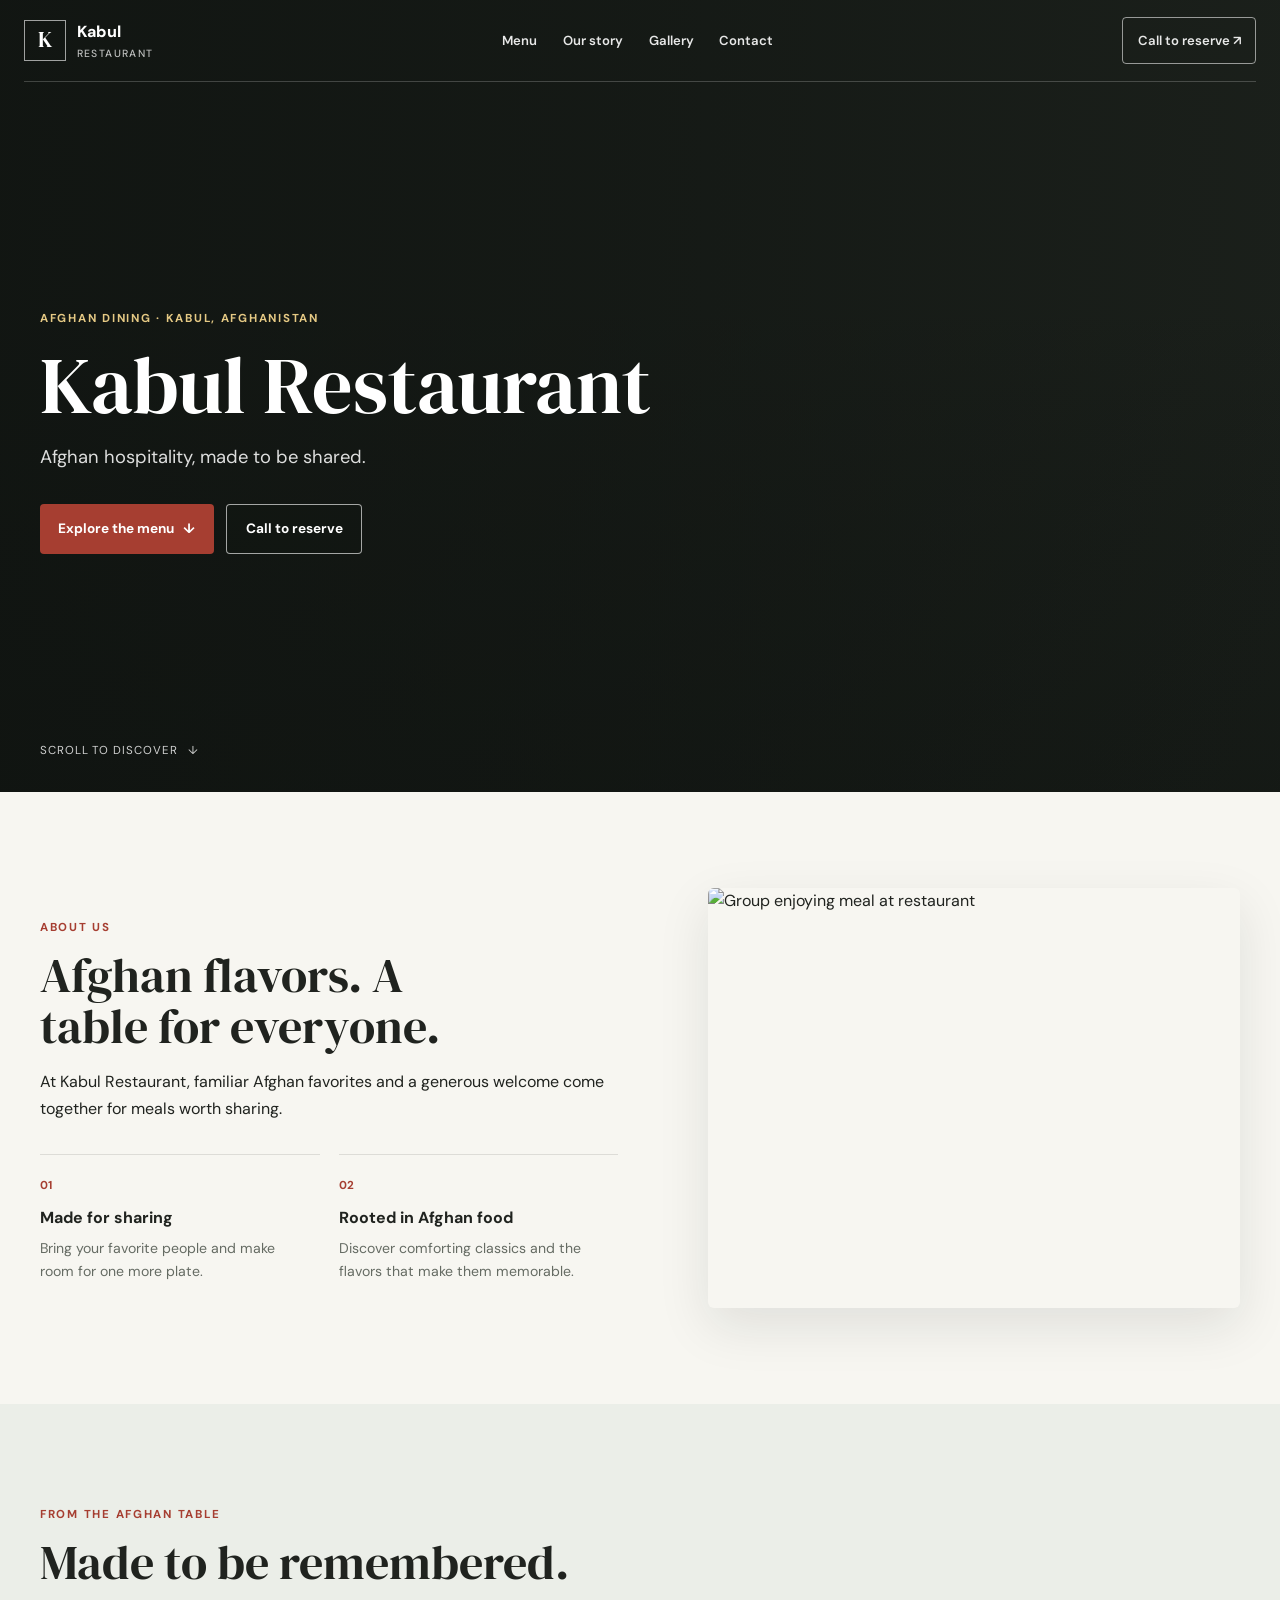
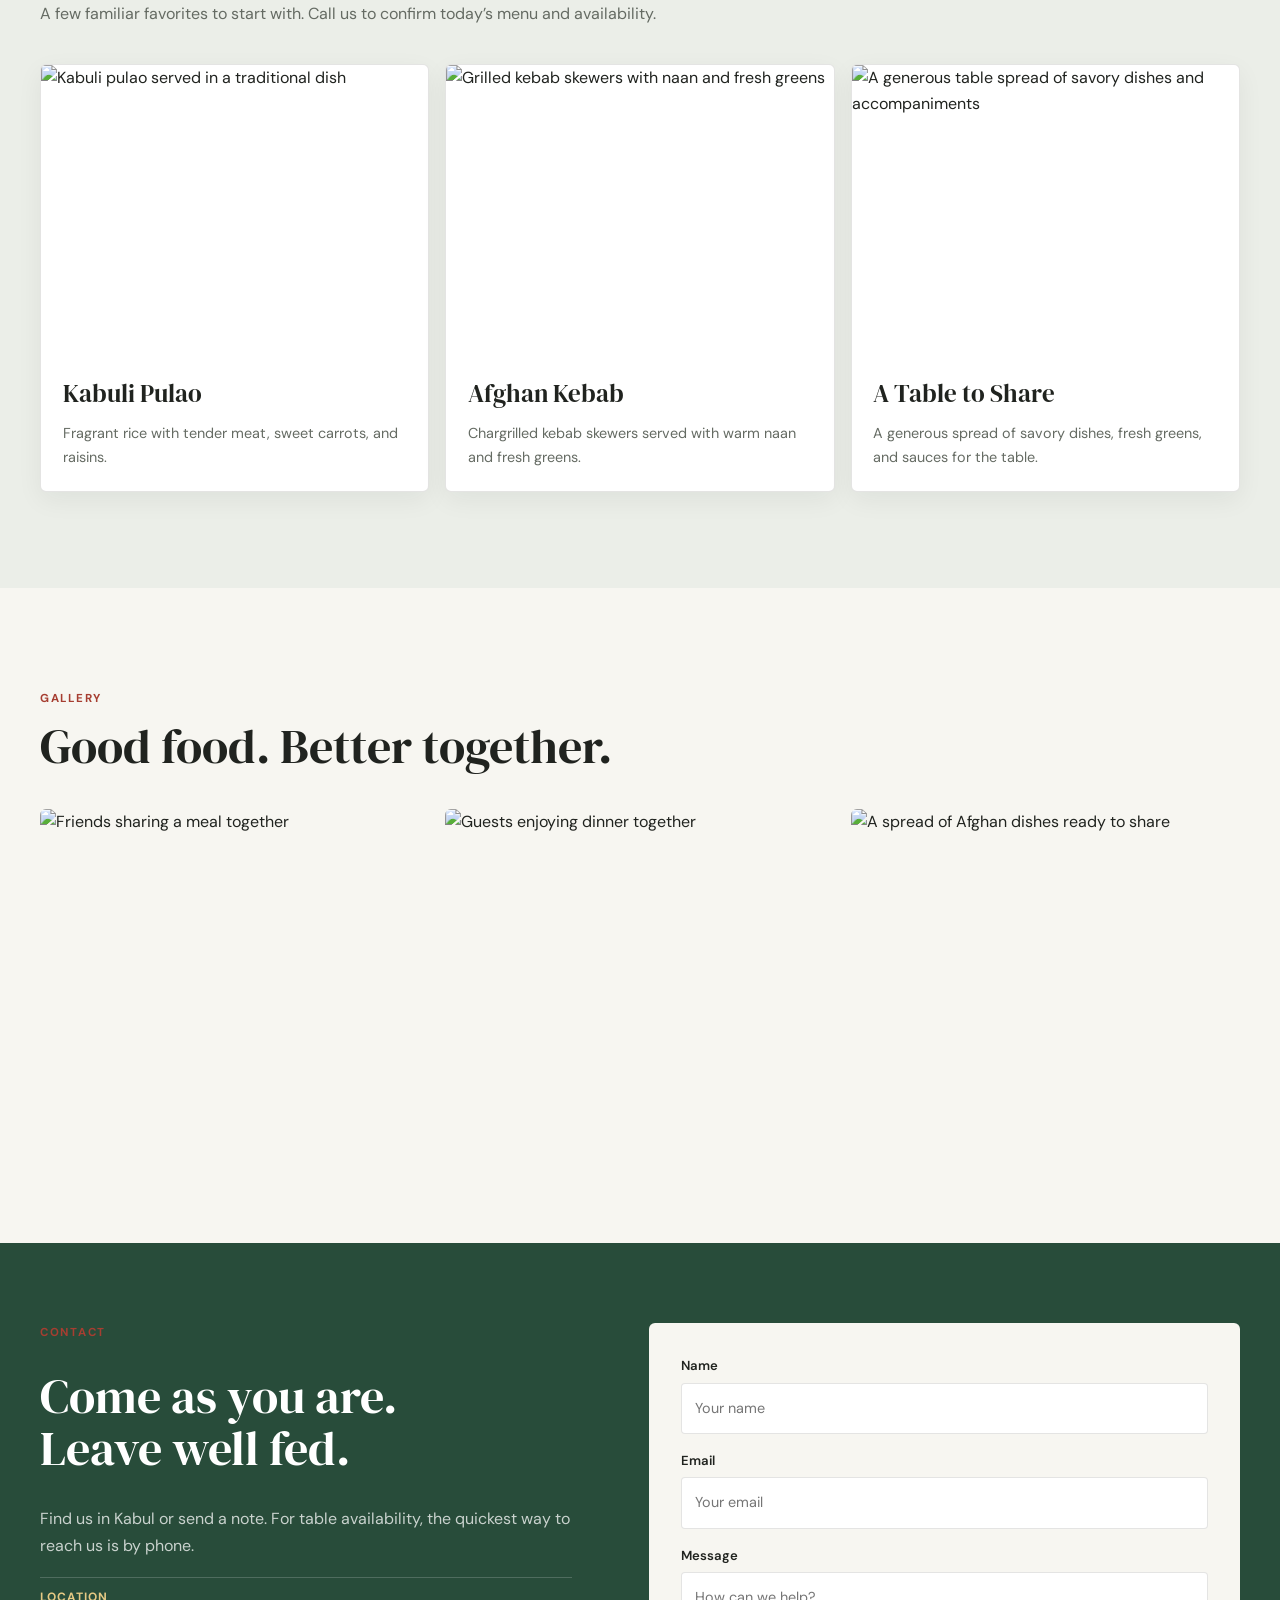
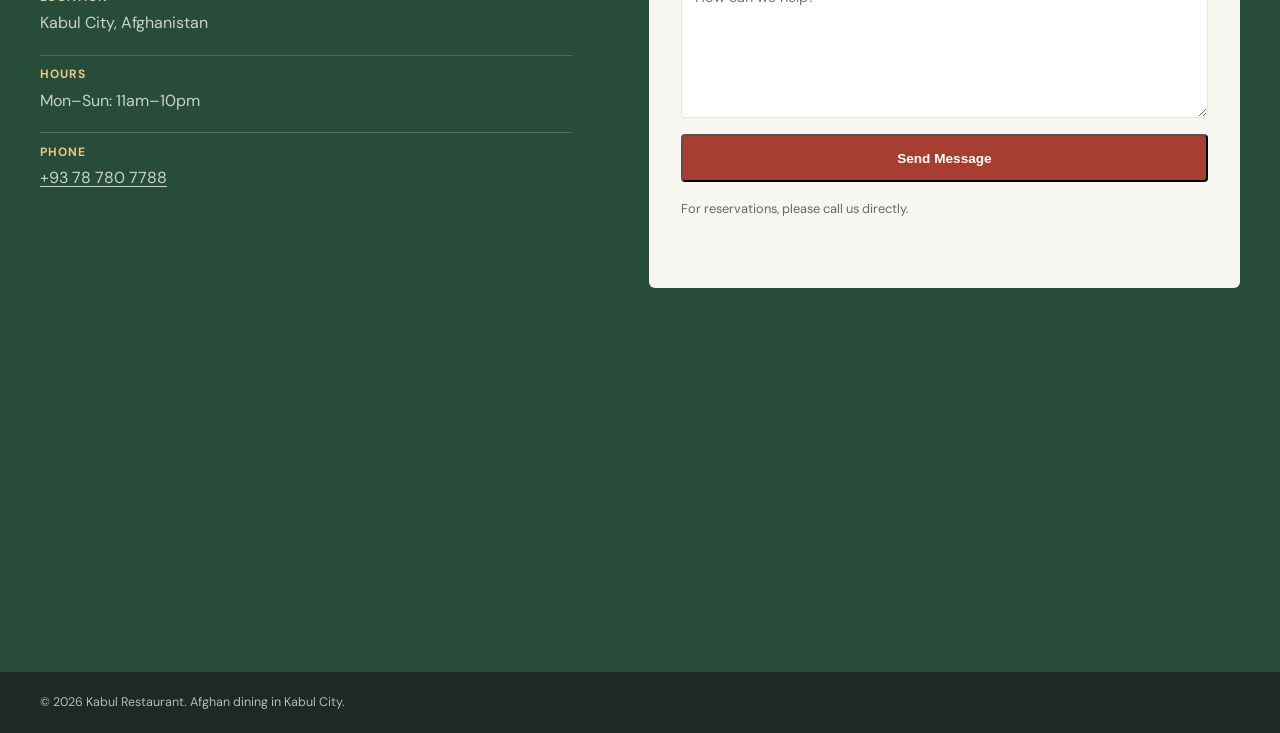
==== Total Projects/Kabul Restaurant/Kabul.html @ 630d668d "Add files via upload" ====
<!DOCTYPE html>
<html lang="en">
<head>
  <meta charset="UTF-8" />
  <meta name="viewport" content="width=device-width, initial-scale=1.0" />
  <meta name="description" content="Discover Afghan favorites and warm hospitality at Kabul Restaurant in Kabul City. Explore the menu and call to plan your visit." />
  <meta name="theme-color" content="#171916" />
  <meta property="og:title" content="Kabul Restaurant | Afghan Dining" />
  <meta property="og:description" content="Afghan favorites and warm hospitality in Kabul City. Explore the menu and plan your visit." />
  <meta property="og:image" content="../Kabul images/hero.jpg" />
  <title>Kabul Restaurant | Afghan Dining in Kabul</title>
  <link rel="icon" href="favicon.svg" type="image/svg+xml" />
  <link rel="stylesheet" href="Restaurant.min.css" />
  <link rel="preconnect" href="https://fonts.googleapis.com" />
  <link rel="preconnect" href="https://fonts.gstatic.com" crossorigin />
  <link href="https://fonts.googleapis.com/css2?family=DM+Sans:wght@400;500;600;700&family=DM+Serif+Display&display=swap" rel="stylesheet" />
</head>
<body>
  <a class="skip" href="#main">Skip to content</a>
  <header class="hero" id="home">
    <nav class="nav container" aria-label="Primary navigation">
      <a class="logo" href="#home" aria-label="Kabul Restaurant home">
        <span class="logo-mark" aria-hidden="true">K</span>
        <span>Kabul <small>Restaurant</small></span>
      </a>
      <button class="nav-toggle" type="button" aria-label="Open navigation menu" aria-expanded="false" aria-controls="primary-navigation">
        <span>Menu</span><span class="nav-toggle-icon" aria-hidden="true"><i></i><i></i></span>
      </button>
      <ul id="primary-navigation" class="nav-links">
        <li><a href="#menu">Menu</a></li>
        <li><a href="#about">Our story</a></li>
        <li><a href="#gallery">Gallery</a></li>
        <li><a href="#contact">Contact</a></li>
      </ul>
      <a class="nav-call" href="tel:+93787807788">Call to reserve <span aria-hidden="true">↗</span></a>
    </nav>
    <div class="hero-content container">
      <div class="hero-copy">
        <span class="eyebrow">Afghan dining · Kabul, Afghanistan</span>
        <h1>Kabul Restaurant</h1>
        <p>Afghan hospitality, made to be shared.</p>
        <div class="hero-actions">
          <a class="btn btn-primary" href="#menu">Explore the menu <span aria-hidden="true">↓</span></a>
          <a class="btn btn-secondary" href="tel:+93787807788">Call to reserve</a>
        </div>
      </div>
      <a class="hero-scroll" href="#menu"><span>Scroll to discover</span><span aria-hidden="true">↓</span></a>
    </div>
  </header>

  <main id="main">
    <section class="section intro container" id="about">
      <div class="split">
        <div>
          <span class="eyebrow">About Us</span>
          <h2>Afghan flavors. A table for everyone.</h2>
          <p>At Kabul Restaurant, familiar Afghan favorites and a generous welcome come together for meals worth sharing.</p>
          <div class="feature-grid">
            <article>
              <span class="story-index">01</span>
              <h3>Made for sharing</h3>
              <p>Bring your favorite people and make room for one more plate.</p>
            </article>
            <article>
              <span class="story-index">02</span>
              <h3>Rooted in Afghan food</h3>
              <p>Discover comforting classics and the flavors that make them memorable.</p>
            </article>
          </div>
        </div>
        <div class="about-image">
          <img src="../Kabul images/about.jpg" alt="Group enjoying meal at restaurant" />
        </div>
      </div>
    </section>

    <section class="section menu-section" id="menu">
      <div class="container">
        <div class="section-header">
          <span class="eyebrow">From the Afghan table</span>
          <h2>Made to be remembered.</h2>
          <p>A few familiar favorites to start with. Call us to confirm today’s menu and availability.</p>
        </div>
        <div class="cards-grid">
        <article class="card">
          <img src="../Kabul images/dish3.jpg" alt="Kabuli pulao served in a traditional dish" loading="lazy" />
          <div class="card-body">
            <h3>Kabuli Pulao</h3>
            <p>Fragrant rice with tender meat, sweet carrots, and raisins.</p>
          </div>
        </article>
        <article class="card">
          <img src="../Kabul images/dish2.jpg" alt="Grilled kebab skewers with naan and fresh greens" loading="lazy" />
          <div class="card-body">
            <h3>Afghan Kebab</h3>
            <p>Chargrilled kebab skewers served with warm naan and fresh greens.</p>
          </div>
        </article>
        <article class="card">
          <img src="../Kabul images/dish1.jpg" alt="A generous table spread of savory dishes and accompaniments" loading="lazy" />
          <div class="card-body">
            <h3>A Table to Share</h3>
            <p>A generous spread of savory dishes, fresh greens, and sauces for the table.</p>
          </div>
        </article>
        </div>
      </div>
    </section>

    <section class="section gallery-section container" id="gallery">
      <div class="section-header">
        <span class="eyebrow">Gallery</span>
        <h2>Good food. Better together.</h2>
      </div>
      <div class="gallery-grid">
        <div class="gallery-item"><img src="../Kabul images/people3.jpg" alt="Friends sharing a meal together" loading="lazy" /></div>
        <div class="gallery-item"><img src="../Kabul images/people4.jpg" alt="Guests enjoying dinner together" loading="lazy" /></div>
        <div class="gallery-item"><img src="../Kabul images/gallery3.jpg" alt="A spread of Afghan dishes ready to share" loading="lazy" /></div>
      </div>
    </section>

    <section class="section contact-section" id="contact">
      <div class="contact-grid container">
        <div class="contact-details">
          <span class="eyebrow">Contact</span>
          <h2>Come as you are. Leave well fed.</h2>
          <p>Find us in Kabul or send a note. For table availability, the quickest way to reach us is by phone.</p>
          <div class="info-row">
            <strong>Location</strong>
            <p>Kabul City, Afghanistan</p>
          </div>
          <div class="info-row">
            <strong>Hours</strong>
            <p>Mon–Sun: 11am–10pm</p>
          </div>
          <div class="info-row">
            <strong>Phone</strong>
            <p><a href="tel:+93787807788">+93 78 780 7788</a></p>
          </div>
        </div>
        <form class="contact-form" id="contactForm">
          <div class="form-group">
            <label for="name">Name</label>
            <input type="text" id="name" name="name" placeholder="Your name" required />
          </div>
          <div class="form-group">
            <label for="email">Email</label>
            <input type="email" id="email" name="email" placeholder="Your email" required />
          </div>
          <div class="form-group">
            <label for="message">Message</label>
            <textarea id="message" name="message" rows="5" placeholder="How can we help?" required></textarea>
          </div>
          <button class="btn btn-primary" type="submit">Send Message</button>
          <p class="form-note">For reservations, please call us directly.</p>
          <p class="form-feedback" id="formFeedback" aria-live="polite"></p>
        </form>
      </div>
      <div class="map-wrapper">
        <iframe
          src="https://www.google.com/maps?q=Kabul+Afghanistan&output=embed"
          loading="lazy"
          referrerpolicy="no-referrer-when-downgrade"
          title="Kabul map"
        ></iframe>
      </div>
    </section>
  </main>

  <footer class="footer container">
    <p>© 2026 Kabul Restaurant. Afghan dining in Kabul City.</p>
  </footer>

  <script src="Restaurant.min.js" defer></script>
</body>
</html>
---- Total Projects/Kabul Restaurant/Restaurant.min.css ----
/* Lightweight wrapper — import original styles (run a build step to produce a true minified file) */
@import url('Restaurant.css');
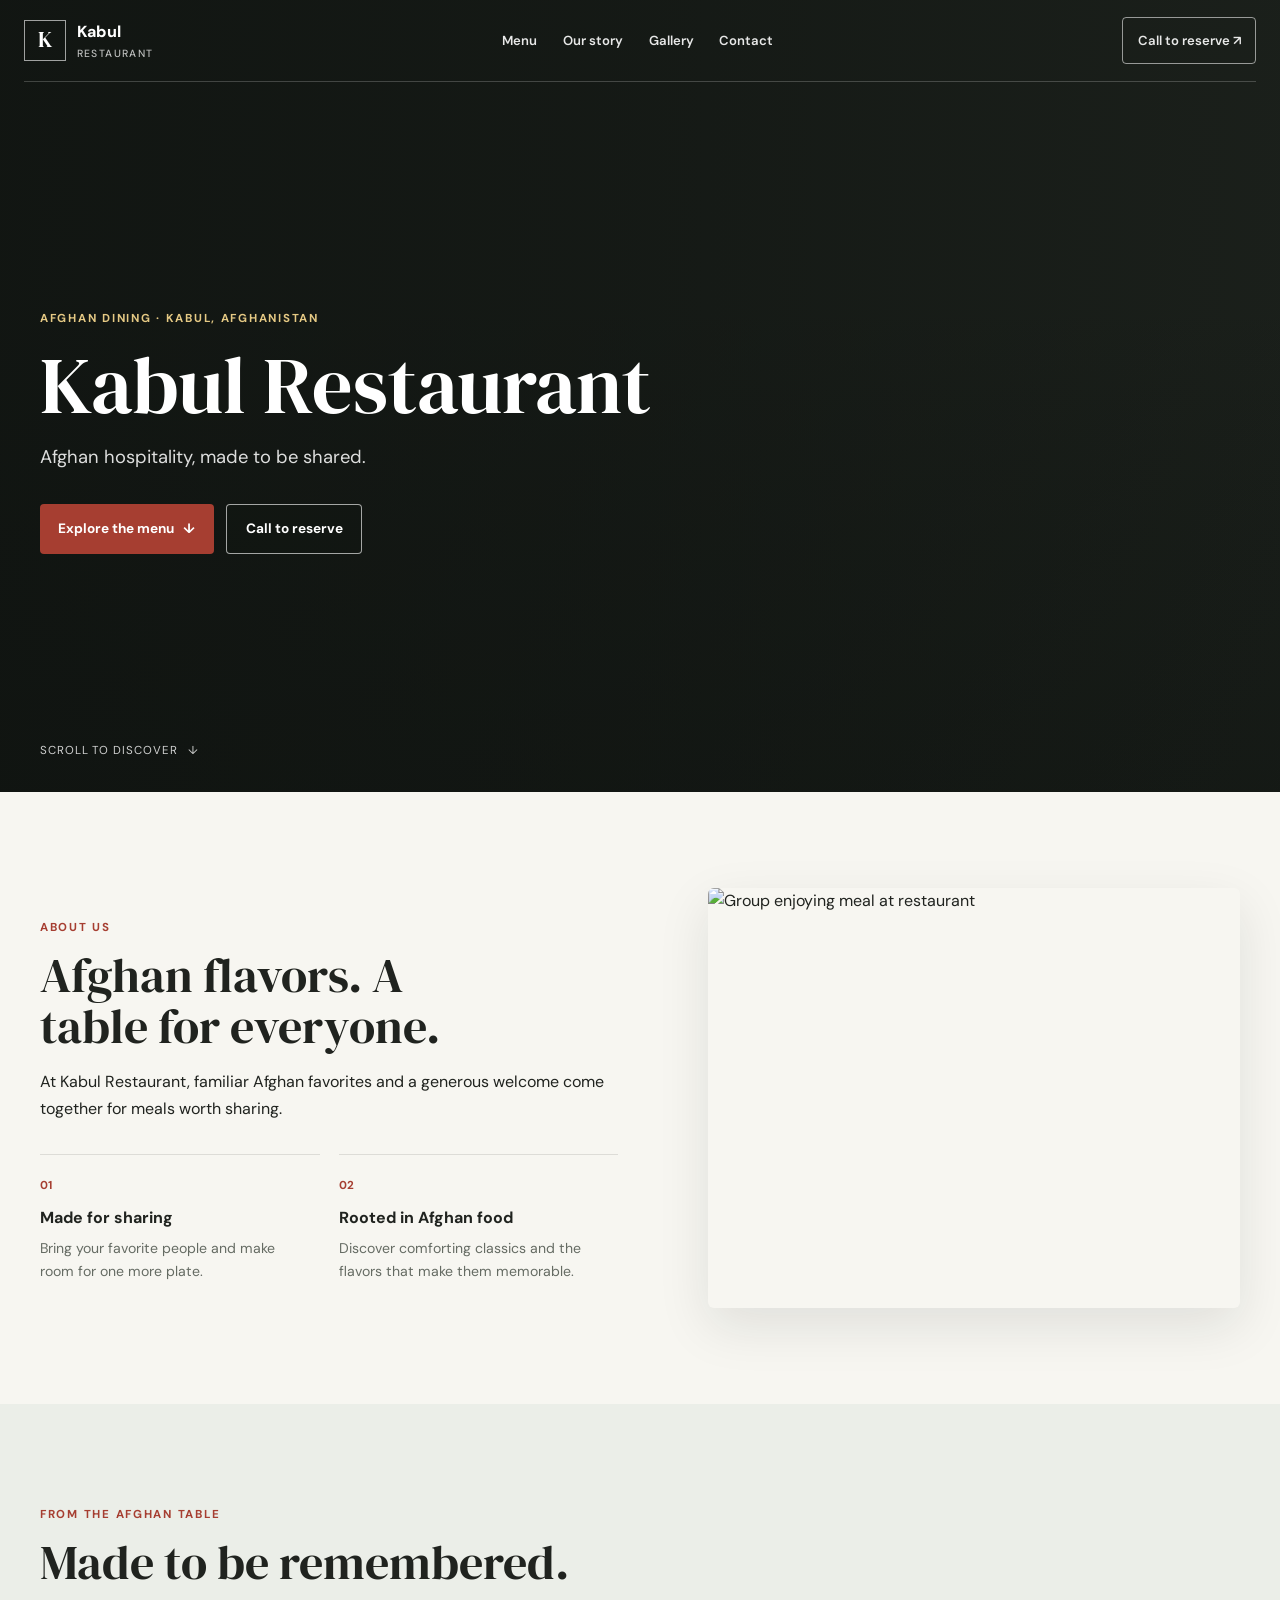
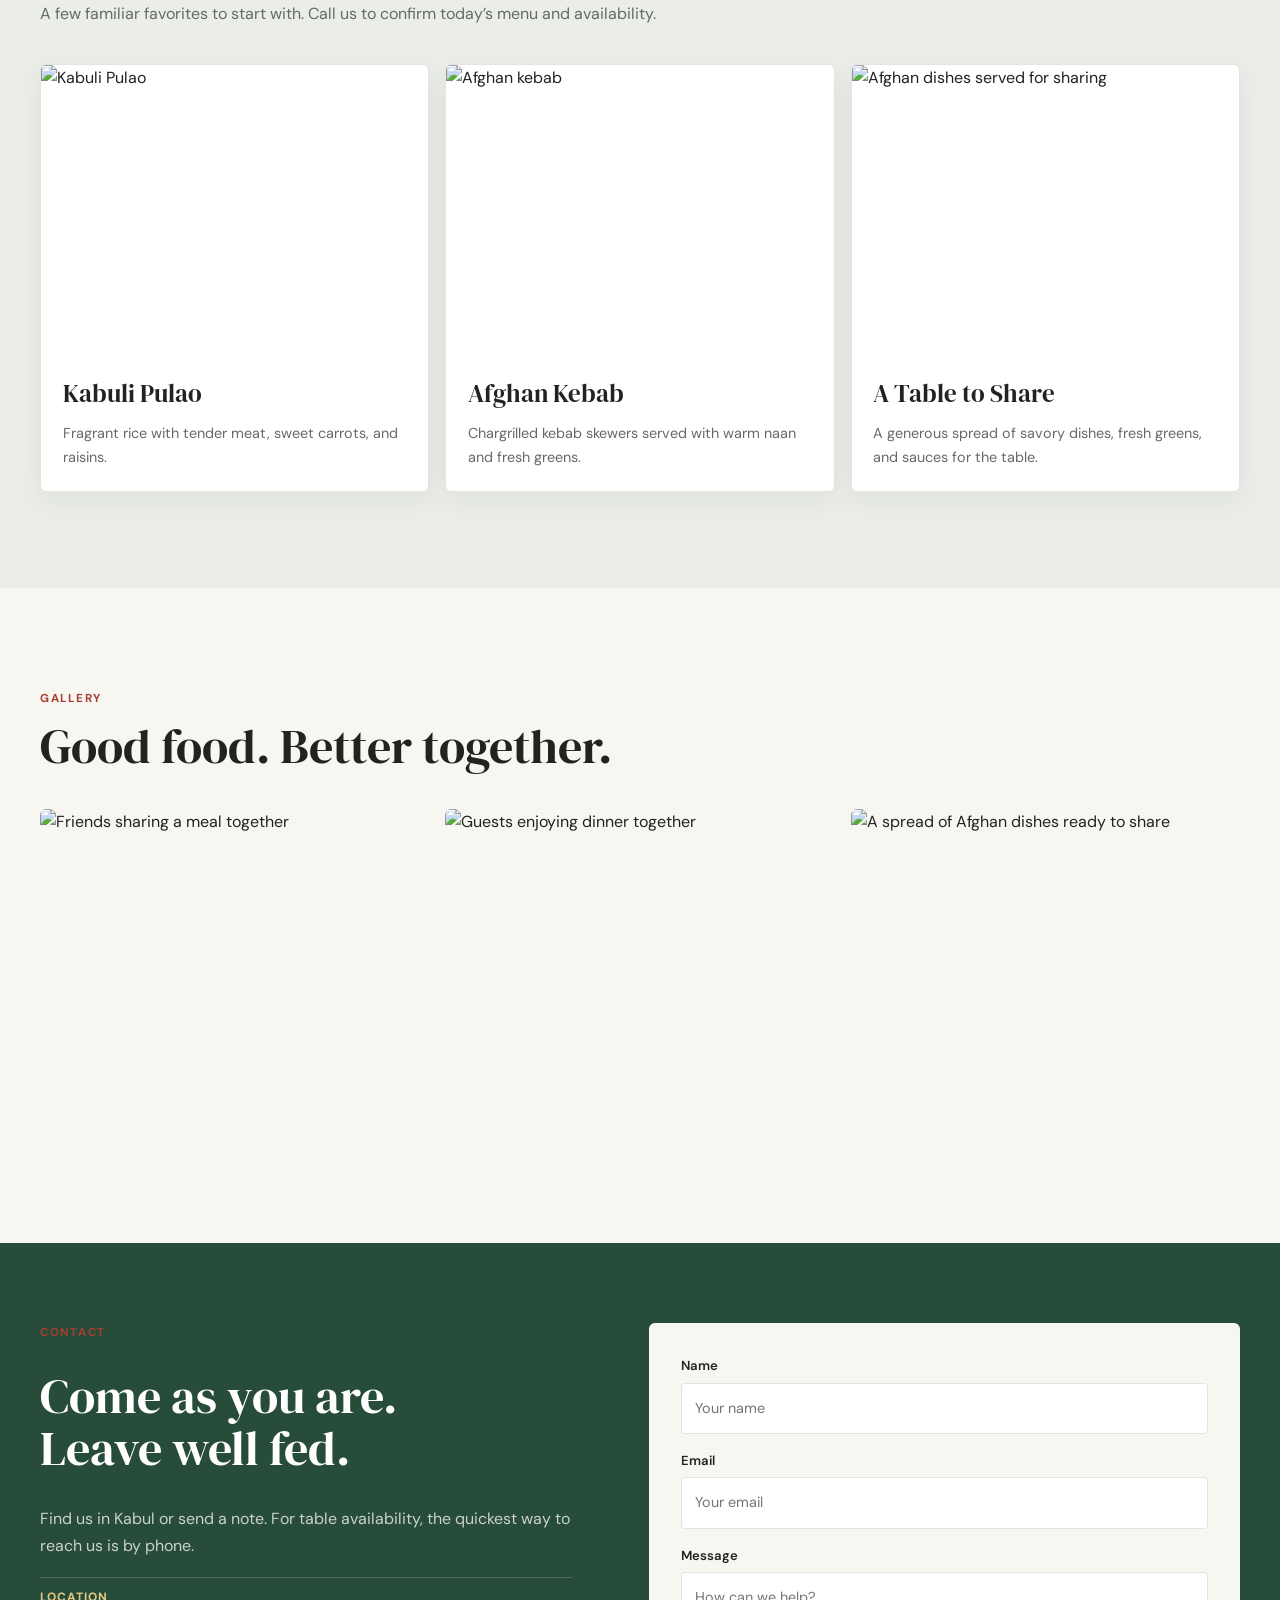
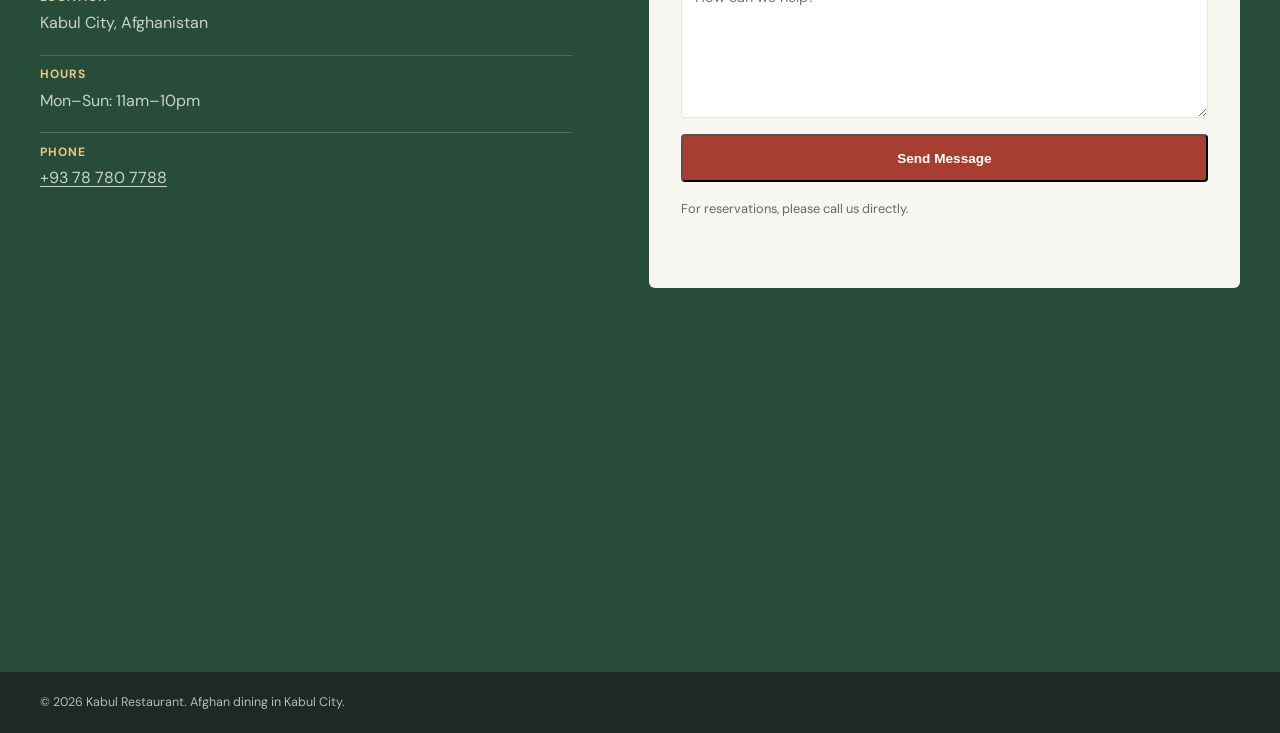
==== commit cd6aa0be: "Fix image paths in Kabul.html" ====
--- a/Total Projects/Kabul Restaurant/Kabul.html
+++ b/Total Projects/Kabul Restaurant/Kabul.html
@@ -7,7 +7,7 @@
   <meta name="theme-color" content="#171916" />
   <meta property="og:title" content="Kabul Restaurant | Afghan Dining" />
   <meta property="og:description" content="Afghan favorites and warm hospitality in Kabul City. Explore the menu and plan your visit." />
-  <meta property="og:image" content="../Kabul images/hero.jpg" />
+  <meta property="og:image" content="../Total Projects/Kabul Restaurant/Kabul images/hero.jpg" />
   <title>Kabul Restaurant | Afghan Dining in Kabul</title>
   <link rel="icon" href="favicon.svg" type="image/svg+xml" />
   <link rel="stylesheet" href="Restaurant.min.css" />
@@ -69,7 +69,7 @@
           </div>
         </div>
         <div class="about-image">
-          <img src="../Kabul images/about.jpg" alt="Group enjoying meal at restaurant" />
+         <img src="../Total Projects/Kabul Restaurant/Kabul images/about.jpg" alt="Group enjoying meal at restaurant" />
         </div>
       </div>
     </section>
@@ -83,21 +83,21 @@
         </div>
         <div class="cards-grid">
         <article class="card">
-          <img src="../Kabul images/dish3.jpg" alt="Kabuli pulao served in a traditional dish" loading="lazy" />
+        <img src="../Total Projects/Kabul Restaurant/Kabul images/dish3.jpg" alt="Kabuli Pulao" loading="lazy" />
           <div class="card-body">
             <h3>Kabuli Pulao</h3>
             <p>Fragrant rice with tender meat, sweet carrots, and raisins.</p>
           </div>
         </article>
         <article class="card">
-          <img src="../Kabul images/dish2.jpg" alt="Grilled kebab skewers with naan and fresh greens" loading="lazy" />
+         <img src="../Total Projects/Kabul Restaurant/Kabul images/dish2.jpg" alt="Afghan kebab" loading="lazy" />
           <div class="card-body">
             <h3>Afghan Kebab</h3>
             <p>Chargrilled kebab skewers served with warm naan and fresh greens.</p>
           </div>
         </article>
         <article class="card">
-          <img src="../Kabul images/dish1.jpg" alt="A generous table spread of savory dishes and accompaniments" loading="lazy" />
+       <img src="../Total Projects/Kabul Restaurant/Kabul images/dish1.jpg" alt="Afghan dishes served for sharing" loading="lazy" />
           <div class="card-body">
             <h3>A Table to Share</h3>
             <p>A generous spread of savory dishes, fresh greens, and sauces for the table.</p>
@@ -112,10 +112,16 @@
         <span class="eyebrow">Gallery</span>
         <h2>Good food. Better together.</h2>
       </div>
-      <div class="gallery-grid">
-        <div class="gallery-item"><img src="../Kabul images/people3.jpg" alt="Friends sharing a meal together" loading="lazy" /></div>
-        <div class="gallery-item"><img src="../Kabul images/people4.jpg" alt="Guests enjoying dinner together" loading="lazy" /></div>
-        <div class="gallery-item"><img src="../Kabul images/gallery3.jpg" alt="A spread of Afghan dishes ready to share" loading="lazy" /></div>
+           <div class="gallery-grid">
+        <div class="gallery-item">
+          <img src="../Total Projects/Kabul Restaurant/Kabul images/people3.jpg" alt="Friends sharing a meal together" loading="lazy" />
+        </div>
+        <div class="gallery-item">
+          <img src="../Total Projects/Kabul Restaurant/Kabul images/people4.jpg" alt="Guests enjoying dinner together" loading="lazy" />
+        </div>
+        <div class="gallery-item">
+          <img src="../Total Projects/Kabul Restaurant/Kabul images/gallery3.jpg" alt="A spread of Afghan dishes ready to share" loading="lazy" />
+        </div>
       </div>
     </section>
 
